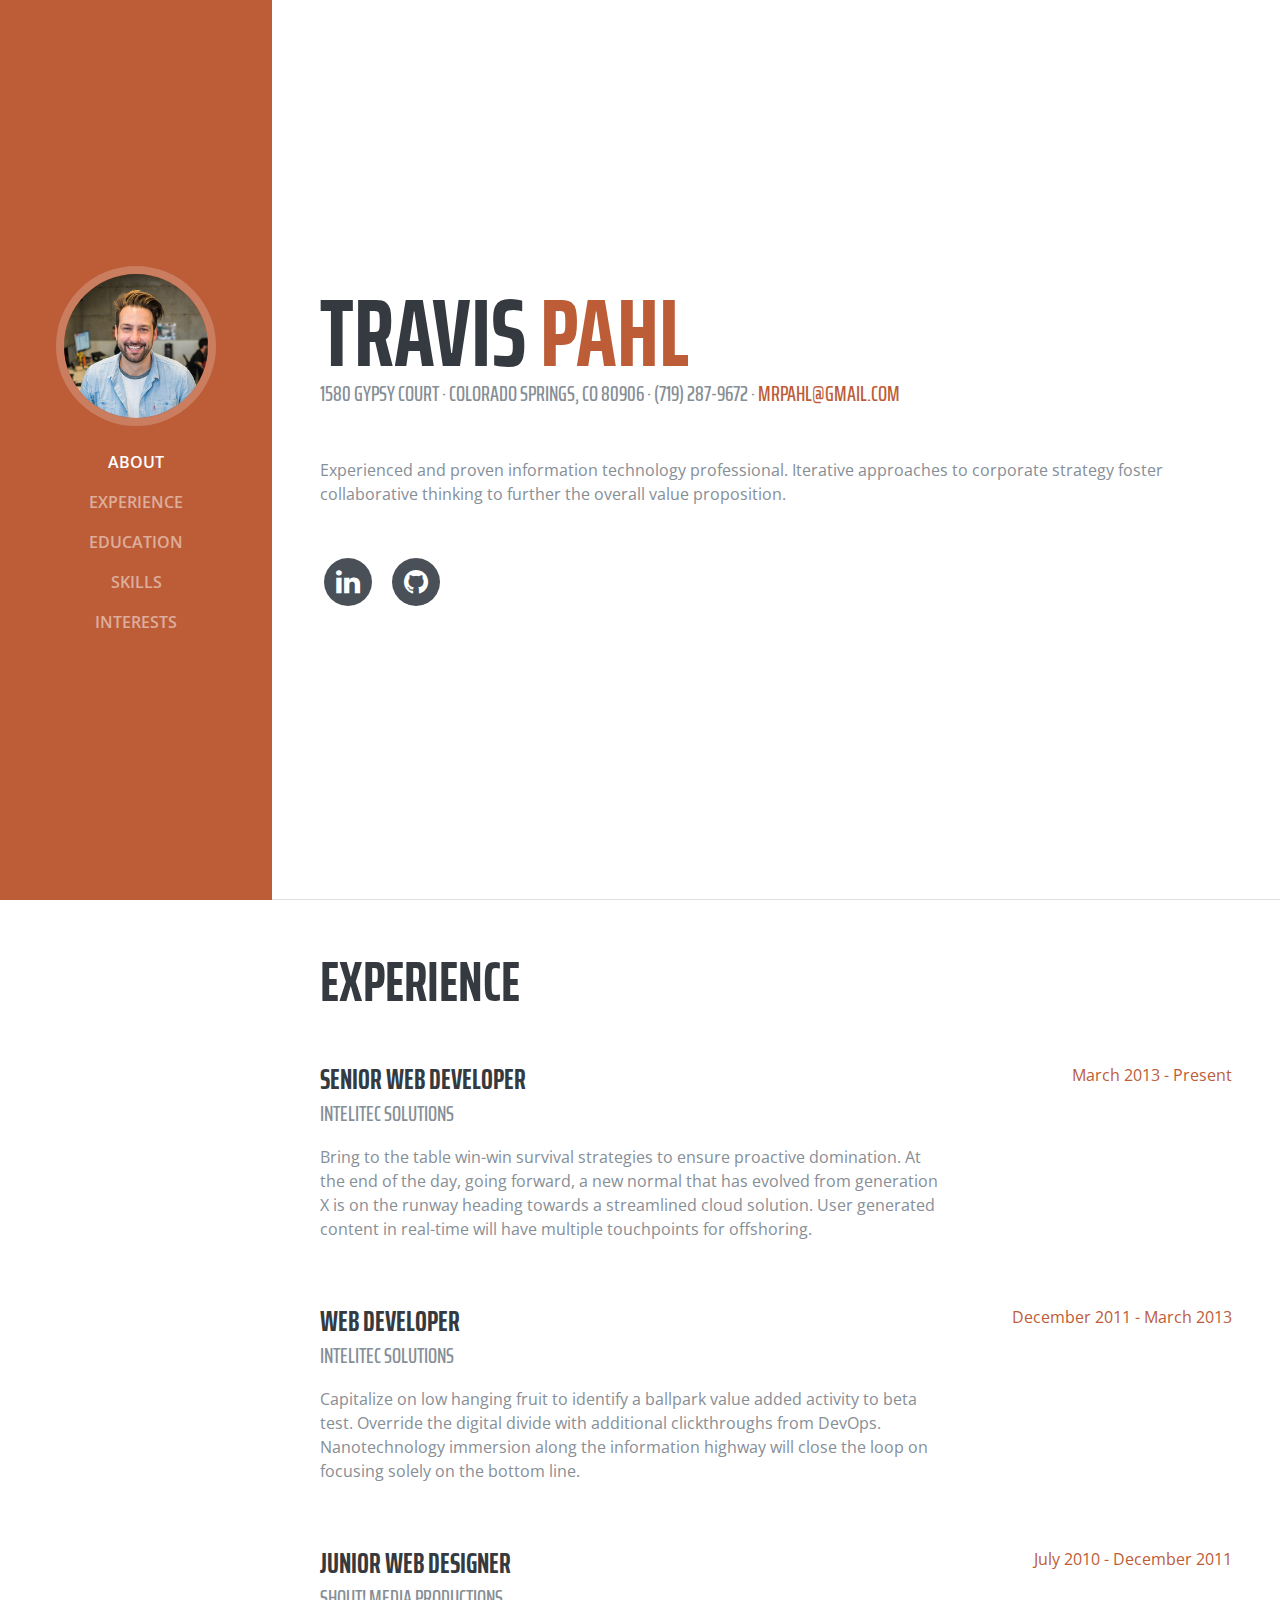
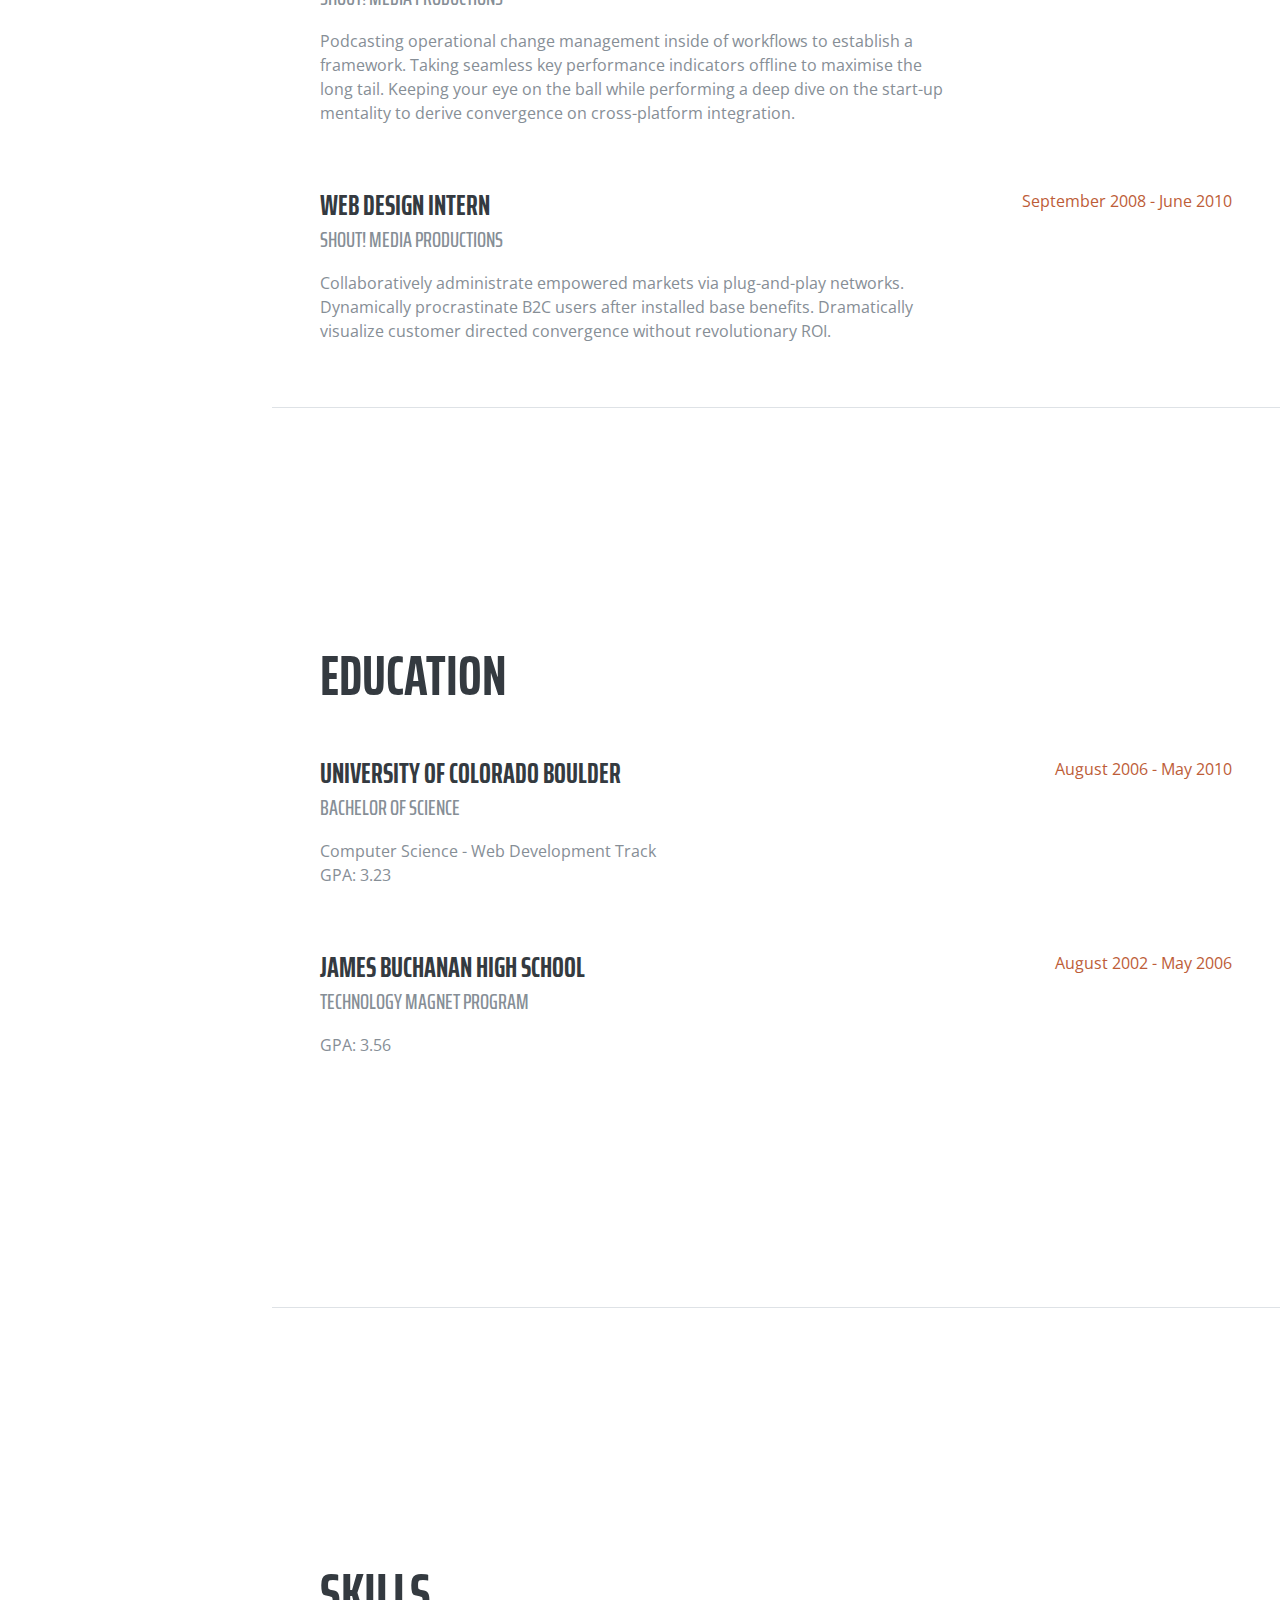
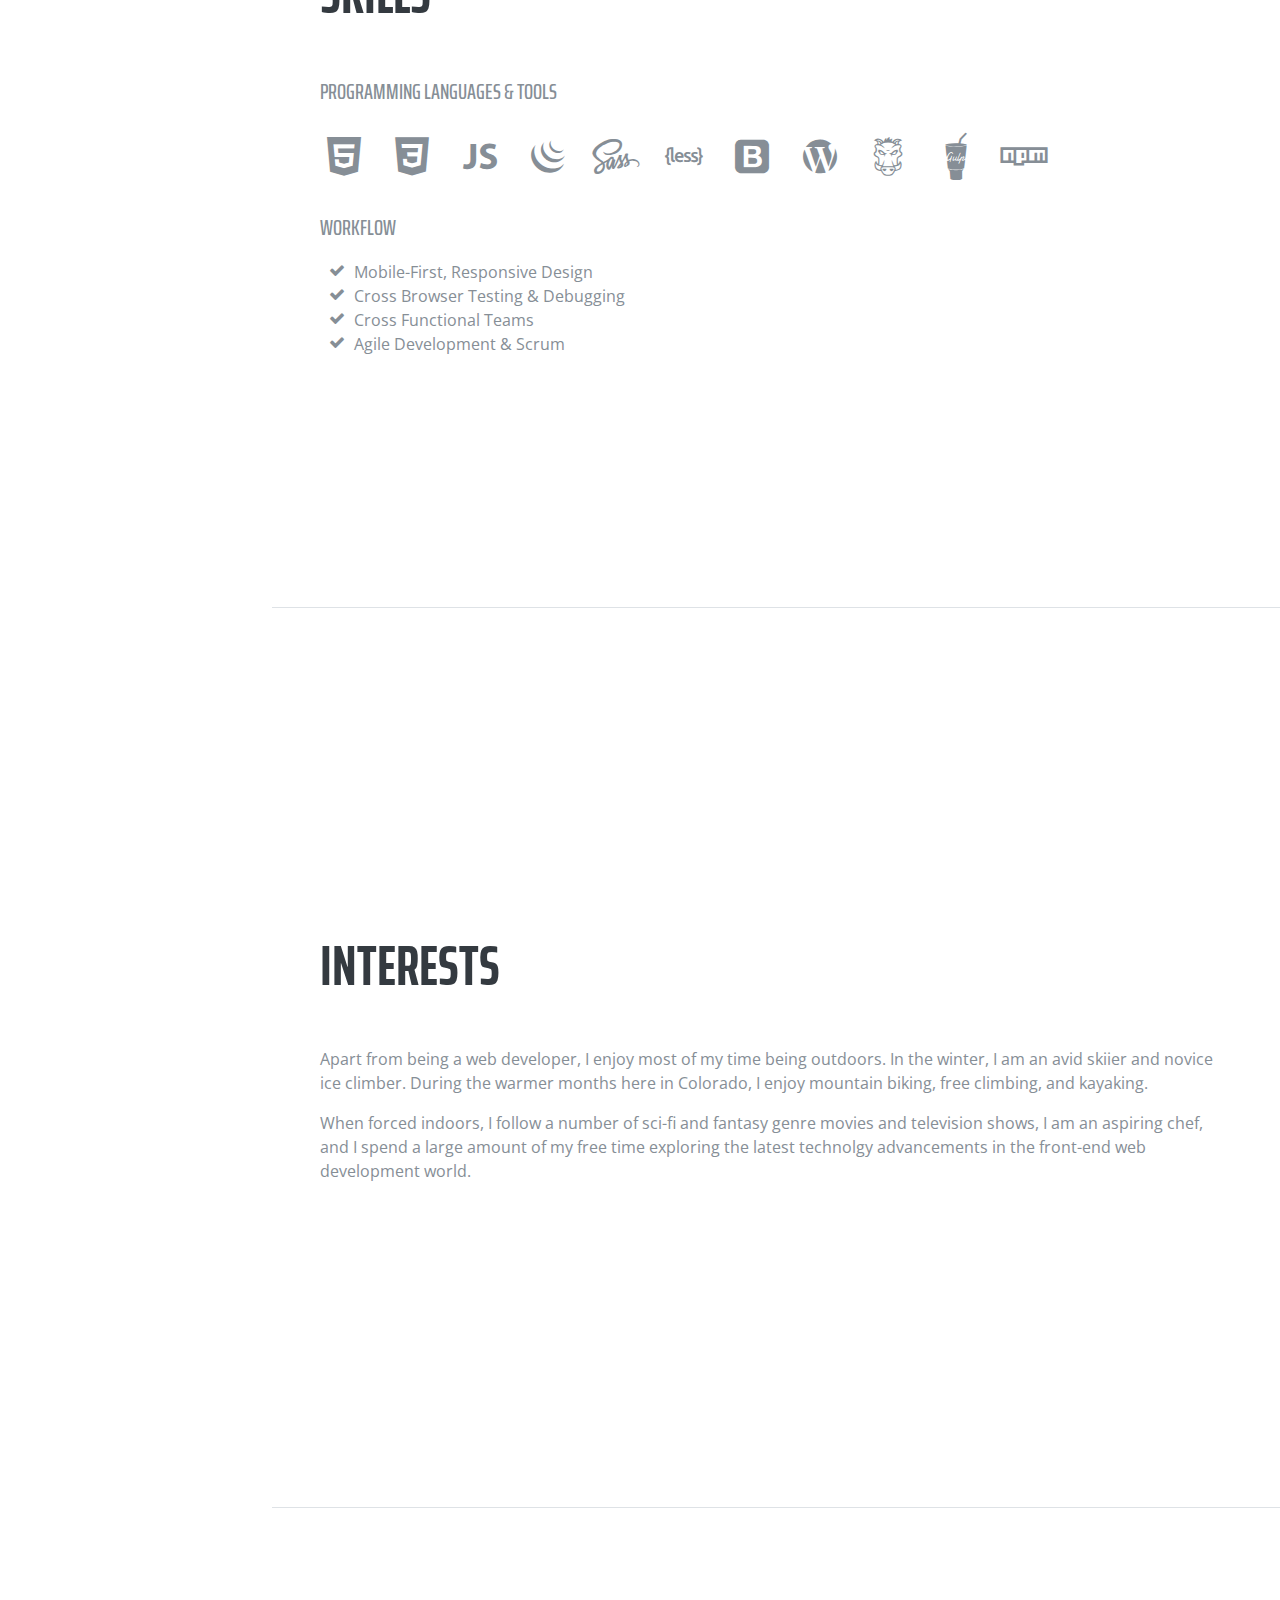
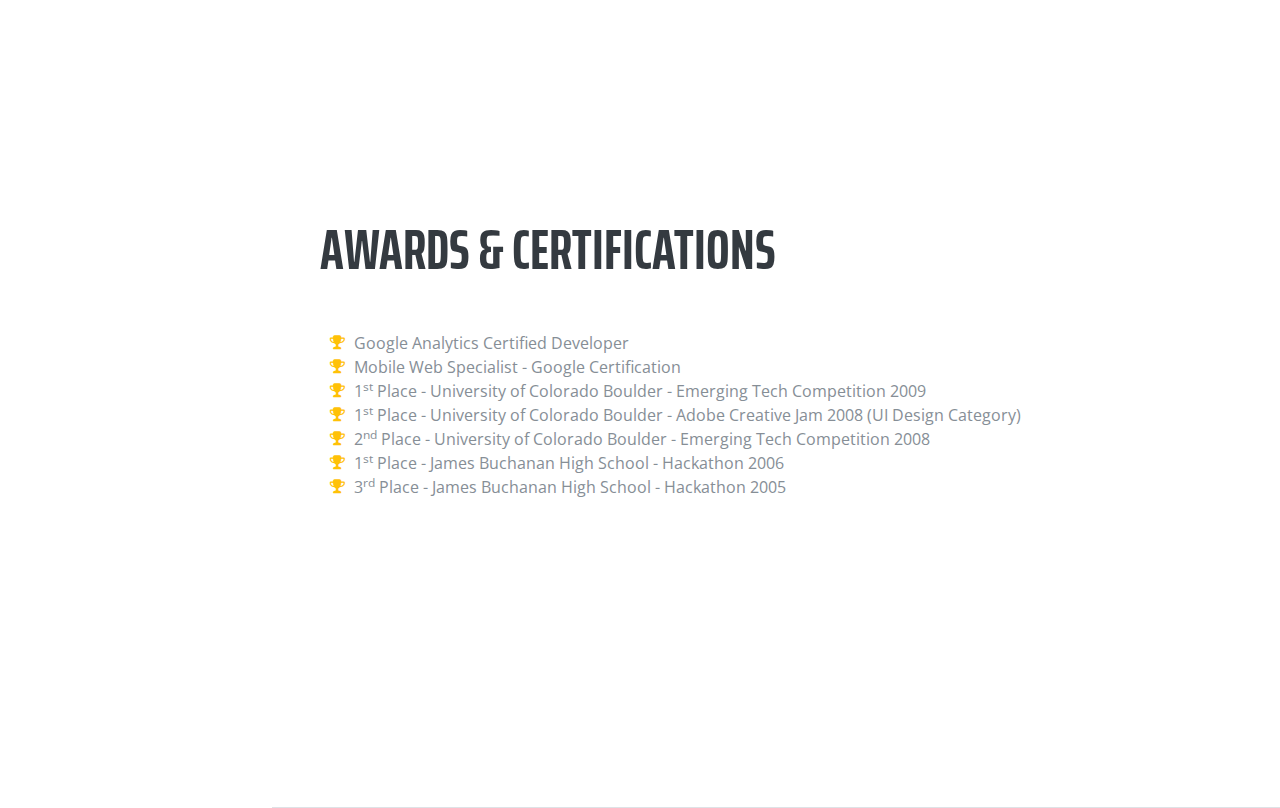
==== startbootstrap-resume-gh-pages/index.html @ b0f87625 "Initial commit" ====
<!DOCTYPE html>
<html lang="en">

  <head>

    <meta charset="utf-8">
    <meta name="viewport" content="width=device-width, initial-scale=1, shrink-to-fit=no">
    <meta name="description" content="">
    <meta name="author" content="">

    <title>Professional Resume</title>

    <!-- Bootstrap core CSS -->
    <link href="vendor/bootstrap/css/bootstrap.min.css" rel="stylesheet">

    <!-- Custom fonts for this template -->
    <link href="https://fonts.googleapis.com/css?family=Saira+Extra+Condensed:100,200,300,400,500,600,700,800,900" rel="stylesheet">
    <link href="https://fonts.googleapis.com/css?family=Open+Sans:300,300i,400,400i,600,600i,700,700i,800,800i" rel="stylesheet">
    <link href="vendor/font-awesome/css/font-awesome.min.css" rel="stylesheet">
    <link href="vendor/devicons/css/devicons.min.css" rel="stylesheet">
    <link href="vendor/simple-line-icons/css/simple-line-icons.css" rel="stylesheet">

    <!-- Custom styles for this template -->
    <link href="css/resume.min.css" rel="stylesheet">

  </head>

  <body id="page-top">

    <nav class="navbar navbar-expand-lg navbar-dark bg-primary fixed-top" id="sideNav">
      <a class="navbar-brand js-scroll-trigger" href="#page-top">
        <span class="d-block d-lg-none">Start Bootstrap</span>
        <span class="d-none d-lg-block">
          <img class="img-fluid img-profile rounded-circle mx-auto mb-2" src="img/profile.jpg" alt="">
        </span>
      </a>
      <button class="navbar-toggler" type="button" data-toggle="collapse" data-target="#navbarSupportedContent" aria-controls="navbarSupportedContent" aria-expanded="false" aria-label="Toggle navigation">
        <span class="navbar-toggler-icon"></span>
      </button>
      <div class="collapse navbar-collapse" id="navbarSupportedContent">
        <ul class="navbar-nav">
          <li class="nav-item">
            <a class="nav-link js-scroll-trigger" href="#about">About</a>
          </li>
          <li class="nav-item">
            <a class="nav-link js-scroll-trigger" href="#experience">Experience</a>
          </li>
          <li class="nav-item">
            <a class="nav-link js-scroll-trigger" href="#education">Education</a>
          </li>
          <li class="nav-item">
            <a class="nav-link js-scroll-trigger" href="#skills">Skills</a>
          </li>
          <li class="nav-item">
            <a class="nav-link js-scroll-trigger" href="#interests">Interests</a>
          </li>
          <!-- <li class="nav-item"> -->
            <!-- <a class="nav-link js-scroll-trigger" href="#awards">Awards</a> -->
          </li>
        </ul>
      </div>
    </nav>

    <div class="container-fluid p-0">

      <section class="resume-section p-3 p-lg-5 d-flex d-column" id="about">
        <div class="my-auto">
          <h1 class="mb-0">Travis
            <span class="text-primary">Pahl</span>
          </h1>
          <div class="subheading mb-5">1580 Gypsy Court · Colorado Springs, CO 80906 · (719) 287-9672 ·
            <a href="mailto:name@email.com">mrpahl@gmail.com</a>
          </div>
          <p class="mb-5">Experienced and proven information technology professional. Iterative approaches to corporate strategy foster collaborative thinking to further the overall value proposition.</p>
          <ul class="list-inline list-social-icons mb-0">
            <!-- <li class="list-inline-item"> -->
              <!-- <a href="#"> -->
                <!-- <span class="fa-stack fa-lg">
                  <i class="fa fa-circle fa-stack-2x"></i>
                  <i class="fa fa-facebook fa-stack-1x fa-inverse"></i> -->
                <!-- </span>
              </a>
            </li>
            <li class="list-inline-item">
              <a href="#"> -->
                <!-- <span class="fa-stack fa-lg">
                  <i class="fa fa-circle fa-stack-2x"></i>
                  <i class="fa fa-twitter fa-stack-1x fa-inverse"></i> -->
                <!-- </span>
              </a>
            </li> -->
            <li class="list-inline-item">
              <a href="www.linkedin.com/in/travis-pahl">
                <span class="fa-stack fa-lg">
                  <i class="fa fa-circle fa-stack-2x"></i>
                  <i class="fa fa-linkedin fa-stack-1x fa-inverse"></i>
                </span>
              </a>
            </li>
            <li class="list-inline-item">
              <a href="https://github.com/tpahl">
                <span class="fa-stack fa-lg">
                  <i class="fa fa-circle fa-stack-2x"></i>
                  <i class="fa fa-github fa-stack-1x fa-inverse"></i>
                </span>
              </a>
            </li>
          </ul>
        </div>
      </section>

      <section class="resume-section p-3 p-lg-5 d-flex flex-column" id="experience">
        <div class="my-auto">
          <h2 class="mb-5">Experience</h2>

          <div class="resume-item d-flex flex-column flex-md-row mb-5">
            <div class="resume-content mr-auto">
              <h3 class="mb-0">Senior Web Developer</h3>
              <div class="subheading mb-3">Intelitec Solutions</div>
              <p>Bring to the table win-win survival strategies to ensure proactive domination. At the end of the day, going forward, a new normal that has evolved from generation X is on the runway heading towards a streamlined cloud solution. User generated content in real-time will have multiple touchpoints for offshoring.</p>
            </div>
            <div class="resume-date text-md-right">
              <span class="text-primary">March 2013 - Present</span>
            </div>
          </div>

          <div class="resume-item d-flex flex-column flex-md-row mb-5">
            <div class="resume-content mr-auto">
              <h3 class="mb-0">Web Developer</h3>
              <div class="subheading mb-3">Intelitec Solutions</div>
              <p>Capitalize on low hanging fruit to identify a ballpark value added activity to beta test. Override the digital divide with additional clickthroughs from DevOps. Nanotechnology immersion along the information highway will close the loop on focusing solely on the bottom line.</p>
            </div>
            <div class="resume-date text-md-right">
              <span class="text-primary">December 2011 - March 2013</span>
            </div>
          </div>

          <div class="resume-item d-flex flex-column flex-md-row mb-5">
            <div class="resume-content mr-auto">
              <h3 class="mb-0">Junior Web Designer</h3>
              <div class="subheading mb-3">Shout! Media Productions</div>
              <p>Podcasting operational change management inside of workflows to establish a framework. Taking seamless key performance indicators offline to maximise the long tail. Keeping your eye on the ball while performing a deep dive on the start-up mentality to derive convergence on cross-platform integration.</p>
            </div>
            <div class="resume-date text-md-right">
              <span class="text-primary">July 2010 - December 2011</span>
            </div>
          </div>

          <div class="resume-item d-flex flex-column flex-md-row">
            <div class="resume-content mr-auto">
              <h3 class="mb-0">Web Design Intern</h3>
              <div class="subheading mb-3">Shout! Media Productions</div>
              <p>Collaboratively administrate empowered markets via plug-and-play networks. Dynamically procrastinate B2C users after installed base benefits. Dramatically visualize customer directed convergence without revolutionary ROI.</p>
            </div>
            <div class="resume-date text-md-right">
              <span class="text-primary">September 2008 - June 2010</span>
            </div>
          </div>

        </div>

      </section>

      <section class="resume-section p-3 p-lg-5 d-flex flex-column" id="education">
        <div class="my-auto">
          <h2 class="mb-5">Education</h2>

          <div class="resume-item d-flex flex-column flex-md-row mb-5">
            <div class="resume-content mr-auto">
              <h3 class="mb-0">University of Colorado Boulder</h3>
              <div class="subheading mb-3">Bachelor of Science</div>
              <div>Computer Science - Web Development Track</div>
              <p>GPA: 3.23</p>
            </div>
            <div class="resume-date text-md-right">
              <span class="text-primary">August 2006 - May 2010</span>
            </div>
          </div>

          <div class="resume-item d-flex flex-column flex-md-row">
            <div class="resume-content mr-auto">
              <h3 class="mb-0">James Buchanan High School</h3>
              <div class="subheading mb-3">Technology Magnet Program</div>
              <p>GPA: 3.56</p>
            </div>
            <div class="resume-date text-md-right">
              <span class="text-primary">August 2002 - May 2006</span>
            </div>
          </div>

        </div>
      </section>

      <section class="resume-section p-3 p-lg-5 d-flex flex-column" id="skills">
        <div class="my-auto">
          <h2 class="mb-5">Skills</h2>

          <div class="subheading mb-3">Programming Languages &amp; Tools</div>
          <ul class="list-inline list-icons">
            <li class="list-inline-item">
              <i class="devicons devicons-html5"></i>
            </li>
            <li class="list-inline-item">
              <i class="devicons devicons-css3"></i>
            </li>
            <li class="list-inline-item">
              <i class="devicons devicons-javascript"></i>
            </li>
            <li class="list-inline-item">
              <i class="devicons devicons-jquery"></i>
            </li>
            <li class="list-inline-item">
              <i class="devicons devicons-sass"></i>
            </li>
            <li class="list-inline-item">
              <i class="devicons devicons-less"></i>
            </li>
            <li class="list-inline-item">
              <i class="devicons devicons-bootstrap"></i>
            </li>
            <li class="list-inline-item">
              <i class="devicons devicons-wordpress"></i>
            </li>
            <li class="list-inline-item">
              <i class="devicons devicons-grunt"></i>
            </li>
            <li class="list-inline-item">
              <i class="devicons devicons-gulp"></i>
            </li>
            <li class="list-inline-item">
              <i class="devicons devicons-npm"></i>
            </li>
          </ul>

          <div class="subheading mb-3">Workflow</div>
          <ul class="fa-ul mb-0">
            <li>
              <i class="fa-li fa fa-check"></i>
              Mobile-First, Responsive Design</li>
            <li>
              <i class="fa-li fa fa-check"></i>
              Cross Browser Testing &amp; Debugging</li>
            <li>
              <i class="fa-li fa fa-check"></i>
              Cross Functional Teams</li>
            <li>
              <i class="fa-li fa fa-check"></i>
              Agile Development &amp; Scrum</li>
          </ul>
        </div>
      </section>

      <section class="resume-section p-3 p-lg-5 d-flex flex-column" id="interests">
        <div class="my-auto">
          <h2 class="mb-5">Interests</h2>
          <p>Apart from being a web developer, I enjoy most of my time being outdoors. In the winter, I am an avid skiier and novice ice climber. During the warmer months here in Colorado, I enjoy mountain biking, free climbing, and kayaking.</p>
          <p class="mb-0">When forced indoors, I follow a number of sci-fi and fantasy genre movies and television shows, I am an aspiring chef, and I spend a large amount of my free time exploring the latest technolgy advancements in the front-end web development world.</p>
        </div>
      </section>

      <section class="resume-section p-3 p-lg-5 d-flex flex-column" id="awards">
        <div class="my-auto">
          <h2 class="mb-5">Awards &amp; Certifications</h2>
          <ul class="fa-ul mb-0">
            <li>
              <i class="fa-li fa fa-trophy text-warning"></i>
              Google Analytics Certified Developer</li>
            <li>
              <i class="fa-li fa fa-trophy text-warning"></i>
              Mobile Web Specialist - Google Certification</li>
            <li>
              <i class="fa-li fa fa-trophy text-warning"></i>
              1<sup>st</sup>
              Place - University of Colorado Boulder - Emerging Tech Competition 2009</li>
            <li>
              <i class="fa-li fa fa-trophy text-warning"></i>
              1<sup>st</sup>
              Place - University of Colorado Boulder - Adobe Creative Jam 2008 (UI Design Category)</li>
            <li>
              <i class="fa-li fa fa-trophy text-warning"></i>
              2<sup>nd</sup>
              Place - University of Colorado Boulder - Emerging Tech Competition 2008</li>
            <li>
            <li>
              <i class="fa-li fa fa-trophy text-warning"></i>
              1<sup>st</sup>
              Place - James Buchanan High School - Hackathon 2006</li>
            <li>
              <i class="fa-li fa fa-trophy text-warning"></i>
              3<sup>rd</sup>
              Place - James Buchanan High School - Hackathon 2005</li>
          </ul>
        </div>
      </section>

    </div>

    <!-- Bootstrap core JavaScript -->
    <script src="vendor/jquery/jquery.min.js"></script>
    <script src="vendor/bootstrap/js/bootstrap.bundle.min.js"></script>

    <!-- Plugin JavaScript -->
    <script src="vendor/jquery-easing/jquery.easing.min.js"></script>

    <!-- Custom scripts for this template -->
    <script src="js/resume.min.js"></script>

  </body>

</html>
---- startbootstrap-resume-gh-pages/vendor/devicons/css/devicons.min.css ----
/*!
 *  Devicons 1.8.0 made by Theodore Vorillas / http://vorillaz.com 
 */
@font-face{font-family:devicons;src:url(../fonts/devicons.eot?xqxft6);src:url(../fonts/devicons.eot?#iefixxqxft6) format("embedded-opentype"),url(../fonts/devicons.woff?xqxft6) format("woff"),url(../fonts/devicons.ttf?xqxft6) format("truetype"),url(../fonts/devicons.svg?xqxft6#devicons) format("svg");font-weight:400;font-style:normal}.devicons{font-family:devicons;speak:none;font-style:normal;font-weight:400;font-variant:normal;text-transform:none;line-height:1;-webkit-font-smoothing:antialiased;-moz-osx-font-smoothing:grayscale}.devicons-git:before{content:"\e602"}.devicons-git_compare:before{content:"\e628"}.devicons-git_branch:before{content:"\e625"}.devicons-git_commit:before{content:"\e629"}.devicons-git_pull_request:before{content:"\e626"}.devicons-git_merge:before{content:"\e627"}.devicons-bitbucket:before{content:"\e603"}.devicons-github_alt:before{content:"\e608"}.devicons-github_badge:before{content:"\e609"}.devicons-github:before{content:"\e60a"}.devicons-github_full:before{content:"\e617"}.devicons-java:before{content:"\e638"}.devicons-ruby:before{content:"\e639"}.devicons-scala:before{content:"\e637"}.devicons-python:before{content:"\e63c"}.devicons-go:before{content:"\e624"}.devicons-ruby_on_rails:before{content:"\e63b"}.devicons-django:before{content:"\e61d"}.devicons-markdown:before{content:"\e63e"}.devicons-php:before{content:"\e63d"}.devicons-mysql:before{content:"\e604"}.devicons-streamline:before{content:"\e605"}.devicons-database:before{content:"\e606"}.devicons-laravel:before{content:"\e63f"}.devicons-javascript:before{content:"\e64e"}.devicons-angular:before{content:"\e653"}.devicons-backbone:before{content:"\e652"}.devicons-coffeescript:before{content:"\e651"}.devicons-jquery:before{content:"\e650"}.devicons-modernizr:before{content:"\e620"}.devicons-jquery_ui:before{content:"\e654"}.devicons-ember:before{content:"\e61b"}.devicons-dojo:before{content:"\e61c"}.devicons-nodejs:before{content:"\e619"}.devicons-nodejs_small:before{content:"\e618"}.devicons-javascript_shield:before{content:"\e64f"}.devicons-bootstrap:before{content:"\e647"}.devicons-sass:before{content:"\e64b"}.devicons-css3_full:before{content:"\e64a"}.devicons-css3:before{content:"\e649"}.devicons-html5:before{content:"\e636"}.devicons-html5_multimedia:before{content:"\e632"}.devicons-html5_device_access:before{content:"\e633"}.devicons-html5_3d_effects:before{content:"\e635"}.devicons-html5_connectivity:before{content:"\e634"}.devicons-ghost_small:before{content:"\e614"}.devicons-ghost:before{content:"\e61f"}.devicons-magento:before{content:"\e640"}.devicons-joomla:before{content:"\e641"}.devicons-jekyll_small:before{content:"\e60d"}.devicons-drupal:before{content:"\e642"}.devicons-wordpress:before{content:"\e60b"}.devicons-grunt:before{content:"\e64c"}.devicons-bower:before{content:"\e64d"}.devicons-npm:before{content:"\e61e"}.devicons-yahoo_small:before{content:"\e62b"}.devicons-yahoo:before{content:"\e615"}.devicons-bing_small:before{content:"\e600"}.devicons-windows:before{content:"\e60f"}.devicons-linux:before{content:"\e612"}.devicons-ubuntu:before{content:"\e63a"}.devicons-android:before{content:"\e60e"}.devicons-apple:before{content:"\e611"}.devicons-appstore:before{content:"\e613"}.devicons-phonegap:before{content:"\e630"}.devicons-blackberry:before{content:"\e623"}.devicons-stackoverflow:before{content:"\e610"}.devicons-techcrunch:before{content:"\e62c"}.devicons-codrops:before{content:"\e62f"}.devicons-css_tricks:before{content:"\e601"}.devicons-smashing_magazine:before{content:"\e62d"}.devicons-netmagazine:before{content:"\e62e"}.devicons-codepen:before{content:"\e616"}.devicons-cssdeck:before{content:"\e62a"}.devicons-hackernews:before{content:"\e61a"}.devicons-dropbox:before{content:"\e607"}.devicons-google_drive:before{content:"\e631"}.devicons-visualstudio:before{content:"\e60c"}.devicons-unity_small:before{content:"\e621"}.devicons-raspberry_pi:before{content:"\e622"}.devicons-chrome:before{content:"\e643"}.devicons-ie:before{content:"\e644"}.devicons-firefox:before{content:"\e645"}.devicons-opera:before{content:"\e646"}.devicons-safari:before{content:"\e648"}.devicons-swift:before{content:"\e655"}.devicons-symfony:before{content:"\e656"}.devicons-symfony_badge:before{content:"\e657"}.devicons-less:before{content:"\e658"}.devicons-stylus:before{content:"\e659"}.devicons-trello:before{content:"\e65a"}.devicons-atlassian:before{content:"\e65b"}.devicons-jira:before{content:"\e65c"}.devicons-envato:before{content:"\e65d"}.devicons-snap_svg:before{content:"\e65e"}.devicons-raphael:before{content:"\e65f"}.devicons-google_analytics:before{content:"\e660"}.devicons-compass:before{content:"\e661"}.devicons-onedrive:before{content:"\e662"}.devicons-gulp:before{content:"\e663"}.devicons-atom:before{content:"\e664"}.devicons-cisco:before{content:"\e665"}.devicons-nancy:before{content:"\e666"}.devicons-clojure:before{content:"\e668"}.devicons-clojure_alt:before{content:"\e66a"}.devicons-perl:before{content:"\e669"}.devicons-celluloid:before{content:"\e66b"}.devicons-w3c:before{content:"\e66c"}.devicons-redis:before{content:"\e66d"}.devicons-postgresql:before{content:"\e66e"}.devicons-webplatform:before{content:"\e66f"}.devicons-jenkins:before{content:"\e667"}.devicons-requirejs:before{content:"\e670"}.devicons-opensource:before{content:"\e671"}.devicons-typo3:before{content:"\e672"}.devicons-uikit:before{content:"\e673"}.devicons-doctrine:before{content:"\e674"}.devicons-groovy:before{content:"\e675"}.devicons-nginx:before{content:"\e676"}.devicons-haskell:before{content:"\e677"}.devicons-zend:before{content:"\e678"}.devicons-gnu:before{content:"\e679"}.devicons-yeoman:before{content:"\e67a"}.devicons-heroku:before{content:"\e67b"}.devicons-debian:before{content:"\e67d"}.devicons-travis:before{content:"\e67e"}.devicons-dotnet:before{content:"\e67f"}.devicons-codeigniter:before{content:"\e680"}.devicons-javascript_badge:before{content:"\e681"}.devicons-yii:before{content:"\e682"}.devicons-msql_server:before{content:"\e67c"}.devicons-composer:before{content:"\e683"}.devicons-krakenjs_badge:before{content:"\e684"}.devicons-krakenjs:before{content:"\e685"}.devicons-mozilla:before{content:"\e686"}.devicons-firebase:before{content:"\e687"}.devicons-sizzlejs:before{content:"\e688"}.devicons-creativecommons:before{content:"\e689"}.devicons-creativecommons_badge:before{content:"\e68a"}.devicons-mitlicence:before{content:"\e68b"}.devicons-senchatouch:before{content:"\e68c"}.devicons-bugsense:before{content:"\e68d"}.devicons-extjs:before{content:"\e68e"}.devicons-mootools_badge:before{content:"\e68f"}.devicons-mootools:before{content:"\e690"}.devicons-ruby_rough:before{content:"\e691"}.devicons-komodo:before{content:"\e692"}.devicons-coda:before{content:"\e693"}.devicons-bintray:before{content:"\e694"}.devicons-terminal:before{content:"\e695"}.devicons-code:before{content:"\e696"}.devicons-responsive:before{content:"\e697"}.devicons-dart:before{content:"\e698"}.devicons-aptana:before{content:"\e699"}.devicons-mailchimp:before{content:"\e69a"}.devicons-netbeans:before{content:"\e69b"}.devicons-dreamweaver:before{content:"\e69c"}.devicons-brackets:before{content:"\e69d"}.devicons-eclipse:before{content:"\e69e"}.devicons-cloud9:before{content:"\e69f"}.devicons-scrum:before{content:"\e6a0"}.devicons-prolog:before{content:"\e6a1"}.devicons-terminal_badge:before{content:"\e6a2"}.devicons-code_badge:before{content:"\e6a3"}.devicons-mongodb:before{content:"\e6a4"}.devicons-meteor:before{content:"\e6a5"}.devicons-meteorfull:before{content:"\e6a6"}.devicons-fsharp:before{content:"\e6a7"}.devicons-rust:before{content:"\e6a8"}.devicons-ionic:before{content:"\e6a9"}.devicons-sublime:before{content:"\e6aa"}.devicons-appcelerator:before{content:"\e6ab"}.devicons-asterisk:before{content:"\e6ac"}.devicons-aws:before{content:"\e6ad"}.devicons-digital-ocean:before{content:"\e6ae"}.devicons-dlang:before{content:"\e6af"}.devicons-docker:before{content:"\e6b0"}.devicons-erlang:before{content:"\e6b1"}.devicons-google-cloud-platform:before{content:"\e6b2"}.devicons-grails:before{content:"\e6b3"}.devicons-illustrator:before{content:"\e6b4"}.devicons-intellij:before{content:"\e6b5"}.devicons-materializecss:before{content:"\e6b6"}.devicons-openshift:before{content:"\e6b7"}.devicons-photoshop:before{content:"\e6b8"}.devicons-rackspace:before{content:"\e6b9"}.devicons-react:before{content:"\e6ba"}.devicons-redhat:before{content:"\e6bb"}.devicons-scriptcs:before{content:"\e6bc"}.devicons-sqllite:before{content:"\e6c4"}.devicons-vim:before{content:"\e6c5"}
---- startbootstrap-resume-gh-pages/vendor/simple-line-icons/css/simple-line-icons.css ----
@font-face {
  font-family: 'simple-line-icons';
  src: url('../fonts/Simple-Line-Icons.eot?v=2.4.0');
  src: url('../fonts/Simple-Line-Icons.eot?v=2.4.0#iefix') format('embedded-opentype'), url('../fonts/Simple-Line-Icons.woff2?v=2.4.0') format('woff2'), url('../fonts/Simple-Line-Icons.ttf?v=2.4.0') format('truetype'), url('../fonts/Simple-Line-Icons.woff?v=2.4.0') format('woff'), url('../fonts/Simple-Line-Icons.svg?v=2.4.0#simple-line-icons') format('svg');
  font-weight: normal;
  font-style: normal;
}
/*
 Use the following CSS code if you want to have a class per icon.
 Instead of a list of all class selectors, you can use the generic [class*="icon-"] selector, but it's slower:
*/
.icon-user,
.icon-people,
.icon-user-female,
.icon-user-follow,
.icon-user-following,
.icon-user-unfollow,
.icon-login,
.icon-logout,
.icon-emotsmile,
.icon-phone,
.icon-call-end,
.icon-call-in,
.icon-call-out,
.icon-map,
.icon-location-pin,
.icon-direction,
.icon-directions,
.icon-compass,
.icon-layers,
.icon-menu,
.icon-list,
.icon-options-vertical,
.icon-options,
.icon-arrow-down,
.icon-arrow-left,
.icon-arrow-right,
.icon-arrow-up,
.icon-arrow-up-circle,
.icon-arrow-left-circle,
.icon-arrow-right-circle,
.icon-arrow-down-circle,
.icon-check,
.icon-clock,
.icon-plus,
.icon-minus,
.icon-close,
.icon-event,
.icon-exclamation,
.icon-organization,
.icon-trophy,
.icon-screen-smartphone,
.icon-screen-desktop,
.icon-plane,
.icon-notebook,
.icon-mustache,
.icon-mouse,
.icon-magnet,
.icon-energy,
.icon-disc,
.icon-cursor,
.icon-cursor-move,
.icon-crop,
.icon-chemistry,
.icon-speedometer,
.icon-shield,
.icon-screen-tablet,
.icon-magic-wand,
.icon-hourglass,
.icon-graduation,
.icon-ghost,
.icon-game-controller,
.icon-fire,
.icon-eyeglass,
.icon-envelope-open,
.icon-envelope-letter,
.icon-bell,
.icon-badge,
.icon-anchor,
.icon-wallet,
.icon-vector,
.icon-speech,
.icon-puzzle,
.icon-printer,
.icon-present,
.icon-playlist,
.icon-pin,
.icon-picture,
.icon-handbag,
.icon-globe-alt,
.icon-globe,
.icon-folder-alt,
.icon-folder,
.icon-film,
.icon-feed,
.icon-drop,
.icon-drawer,
.icon-docs,
.icon-doc,
.icon-diamond,
.icon-cup,
.icon-calculator,
.icon-bubbles,
.icon-briefcase,
.icon-book-open,
.icon-basket-loaded,
.icon-basket,
.icon-bag,
.icon-action-undo,
.icon-action-redo,
.icon-wrench,
.icon-umbrella,
.icon-trash,
.icon-tag,
.icon-support,
.icon-frame,
.icon-size-fullscreen,
.icon-size-actual,
.icon-shuffle,
.icon-share-alt,
.icon-share,
.icon-rocket,
.icon-question,
.icon-pie-chart,
.icon-pencil,
.icon-note,
.icon-loop,
.icon-home,
.icon-grid,
.icon-graph,
.icon-microphone,
.icon-music-tone-alt,
.icon-music-tone,
.icon-earphones-alt,
.icon-earphones,
.icon-equalizer,
.icon-like,
.icon-dislike,
.icon-control-start,
.icon-control-rewind,
.icon-control-play,
.icon-control-pause,
.icon-control-forward,
.icon-control-end,
.icon-volume-1,
.icon-volume-2,
.icon-volume-off,
.icon-calendar,
.icon-bulb,
.icon-chart,
.icon-ban,
.icon-bubble,
.icon-camrecorder,
.icon-camera,
.icon-cloud-download,
.icon-cloud-upload,
.icon-envelope,
.icon-eye,
.icon-flag,
.icon-heart,
.icon-info,
.icon-key,
.icon-link,
.icon-lock,
.icon-lock-open,
.icon-magnifier,
.icon-magnifier-add,
.icon-magnifier-remove,
.icon-paper-clip,
.icon-paper-plane,
.icon-power,
.icon-refresh,
.icon-reload,
.icon-settings,
.icon-star,
.icon-symbol-female,
.icon-symbol-male,
.icon-target,
.icon-credit-card,
.icon-paypal,
.icon-social-tumblr,
.icon-social-twitter,
.icon-social-facebook,
.icon-social-instagram,
.icon-social-linkedin,
.icon-social-pinterest,
.icon-social-github,
.icon-social-google,
.icon-social-reddit,
.icon-social-skype,
.icon-social-dribbble,
.icon-social-behance,
.icon-social-foursqare,
.icon-social-soundcloud,
.icon-social-spotify,
.icon-social-stumbleupon,
.icon-social-youtube,
.icon-social-dropbox,
.icon-social-vkontakte,
.icon-social-steam {
  font-family: 'simple-line-icons';
  speak: none;
  font-style: normal;
  font-weight: normal;
  font-variant: normal;
  text-transform: none;
  line-height: 1;
  /* Better Font Rendering =========== */
  -webkit-font-smoothing: antialiased;
  -moz-osx-font-smoothing: grayscale;
}
.icon-user:before {
  content: "\e005";
}
.icon-people:before {
  content: "\e001";
}
.icon-user-female:before {
  content: "\e000";
}
.icon-user-follow:before {
  content: "\e002";
}
.icon-user-following:before {
  content: "\e003";
}
.icon-user-unfollow:before {
  content: "\e004";
}
.icon-login:before {
  content: "\e066";
}
.icon-logout:before {
  content: "\e065";
}
.icon-emotsmile:before {
  content: "\e021";
}
.icon-phone:before {
  content: "\e600";
}
.icon-call-end:before {
  content: "\e048";
}
.icon-call-in:before {
  content: "\e047";
}
.icon-call-out:before {
  content: "\e046";
}
.icon-map:before {
  content: "\e033";
}
.icon-location-pin:before {
  content: "\e096";
}
.icon-direction:before {
  content: "\e042";
}
.icon-directions:before {
  content: "\e041";
}
.icon-compass:before {
  content: "\e045";
}
.icon-layers:before {
  content: "\e034";
}
.icon-menu:before {
  content: "\e601";
}
.icon-list:before {
  content: "\e067";
}
.icon-options-vertical:before {
  content: "\e602";
}
.icon-options:before {
  content: "\e603";
}
.icon-arrow-down:before {
  content: "\e604";
}
.icon-arrow-left:before {
  content: "\e605";
}
.icon-arrow-right:before {
  content: "\e606";
}
.icon-arrow-up:before {
  content: "\e607";
}
.icon-arrow-up-circle:before {
  content: "\e078";
}
.icon-arrow-left-circle:before {
  content: "\e07a";
}
.icon-arrow-right-circle:before {
  content: "\e079";
}
.icon-arrow-down-circle:before {
  content: "\e07b";
}
.icon-check:before {
  content: "\e080";
}
.icon-clock:before {
  content: "\e081";
}
.icon-plus:before {
  content: "\e095";
}
.icon-minus:before {
  content: "\e615";
}
.icon-close:before {
  content: "\e082";
}
.icon-event:before {
  content: "\e619";
}
.icon-exclamation:before {
  content: "\e617";
}
.icon-organization:before {
  content: "\e616";
}
.icon-trophy:before {
  content: "\e006";
}
.icon-screen-smartphone:before {
  content: "\e010";
}
.icon-screen-desktop:before {
  content: "\e011";
}
.icon-plane:before {
  content: "\e012";
}
.icon-notebook:before {
  content: "\e013";
}
.icon-mustache:before {
  content: "\e014";
}
.icon-mouse:before {
  content: "\e015";
}
.icon-magnet:before {
  content: "\e016";
}
.icon-energy:before {
  content: "\e020";
}
.icon-disc:before {
  content: "\e022";
}
.icon-cursor:before {
  content: "\e06e";
}
.icon-cursor-move:before {
  content: "\e023";
}
.icon-crop:before {
  content: "\e024";
}
.icon-chemistry:before {
  content: "\e026";
}
.icon-speedometer:before {
  content: "\e007";
}
.icon-shield:before {
  content: "\e00e";
}
.icon-screen-tablet:before {
  content: "\e00f";
}
.icon-magic-wand:before {
  content: "\e017";
}
.icon-hourglass:before {
  content: "\e018";
}
.icon-graduation:before {
  content: "\e019";
}
.icon-ghost:before {
  content: "\e01a";
}
.icon-game-controller:before {
  content: "\e01b";
}
.icon-fire:before {
  content: "\e01c";
}
.icon-eyeglass:before {
  content: "\e01d";
}
.icon-envelope-open:before {
  content: "\e01e";
}
.icon-envelope-letter:before {
  content: "\e01f";
}
.icon-bell:before {
  content: "\e027";
}
.icon-badge:before {
  content: "\e028";
}
.icon-anchor:before {
  content: "\e029";
}
.icon-wallet:before {
  content: "\e02a";
}
.icon-vector:before {
  content: "\e02b";
}
.icon-speech:before {
  content: "\e02c";
}
.icon-puzzle:before {
  content: "\e02d";
}
.icon-printer:before {
  content: "\e02e";
}
.icon-present:before {
  content: "\e02f";
}
.icon-playlist:before {
  content: "\e030";
}
.icon-pin:before {
  content: "\e031";
}
.icon-picture:before {
  content: "\e032";
}
.icon-handbag:before {
  content: "\e035";
}
.icon-globe-alt:before {
  content: "\e036";
}
.icon-globe:before {
  content: "\e037";
}
.icon-folder-alt:before {
  content: "\e039";
}
.icon-folder:before {
  content: "\e089";
}
.icon-film:before {
  content: "\e03a";
}
.icon-feed:before {
  content: "\e03b";
}
.icon-drop:before {
  content: "\e03e";
}
.icon-drawer:before {
  content: "\e03f";
}
.icon-docs:before {
  content: "\e040";
}
.icon-doc:before {
  content: "\e085";
}
.icon-diamond:before {
  content: "\e043";
}
.icon-cup:before {
  content: "\e044";
}
.icon-calculator:before {
  content: "\e049";
}
.icon-bubbles:before {
  content: "\e04a";
}
.icon-briefcase:before {
  content: "\e04b";
}
.icon-book-open:before {
  content: "\e04c";
}
.icon-basket-loaded:before {
  content: "\e04d";
}
.icon-basket:before {
  content: "\e04e";
}
.icon-bag:before {
  content: "\e04f";
}
.icon-action-undo:before {
  content: "\e050";
}
.icon-action-redo:before {
  content: "\e051";
}
.icon-wrench:before {
  content: "\e052";
}
.icon-umbrella:before {
  content: "\e053";
}
.icon-trash:before {
  content: "\e054";
}
.icon-tag:before {
  content: "\e055";
}
.icon-support:before {
  content: "\e056";
}
.icon-frame:before {
  content: "\e038";
}
.icon-size-fullscreen:before {
  content: "\e057";
}
.icon-size-actual:before {
  content: "\e058";
}
.icon-shuffle:before {
  content: "\e059";
}
.icon-share-alt:before {
  content: "\e05a";
}
.icon-share:before {
  content: "\e05b";
}
.icon-rocket:before {
  content: "\e05c";
}
.icon-question:before {
  content: "\e05d";
}
.icon-pie-chart:before {
  content: "\e05e";
}
.icon-pencil:before {
  content: "\e05f";
}
.icon-note:before {
  content: "\e060";
}
.icon-loop:before {
  content: "\e064";
}
.icon-home:before {
  content: "\e069";
}
.icon-grid:before {
  content: "\e06a";
}
.icon-graph:before {
  content: "\e06b";
}
.icon-microphone:before {
  content: "\e063";
}
.icon-music-tone-alt:before {
  content: "\e061";
}
.icon-music-tone:before {
  content: "\e062";
}
.icon-earphones-alt:before {
  content: "\e03c";
}
.icon-earphones:before {
  content: "\e03d";
}
.icon-equalizer:before {
  content: "\e06c";
}
.icon-like:before {
  content: "\e068";
}
.icon-dislike:before {
  content: "\e06d";
}
.icon-control-start:before {
  content: "\e06f";
}
.icon-control-rewind:before {
  content: "\e070";
}
.icon-control-play:before {
  content: "\e071";
}
.icon-control-pause:before {
  content: "\e072";
}
.icon-control-forward:before {
  content: "\e073";
}
.icon-control-end:before {
  content: "\e074";
}
.icon-volume-1:before {
  content: "\e09f";
}
.icon-volume-2:before {
  content: "\e0a0";
}
.icon-volume-off:before {
  content: "\e0a1";
}
.icon-calendar:before {
  content: "\e075";
}
.icon-bulb:before {
  content: "\e076";
}
.icon-chart:before {
  content: "\e077";
}
.icon-ban:before {
  content: "\e07c";
}
.icon-bubble:before {
  content: "\e07d";
}
.icon-camrecorder:before {
  content: "\e07e";
}
.icon-camera:before {
  content: "\e07f";
}
.icon-cloud-download:before {
  content: "\e083";
}
.icon-cloud-upload:before {
  content: "\e084";
}
.icon-envelope:before {
  content: "\e086";
}
.icon-eye:before {
  content: "\e087";
}
.icon-flag:before {
  content: "\e088";
}
.icon-heart:before {
  content: "\e08a";
}
.icon-info:before {
  content: "\e08b";
}
.icon-key:before {
  content: "\e08c";
}
.icon-link:before {
  content: "\e08d";
}
.icon-lock:before {
  content: "\e08e";
}
.icon-lock-open:before {
  content: "\e08f";
}
.icon-magnifier:before {
  content: "\e090";
}
.icon-magnifier-add:before {
  content: "\e091";
}
.icon-magnifier-remove:before {
  content: "\e092";
}
.icon-paper-clip:before {
  content: "\e093";
}
.icon-paper-plane:before {
  content: "\e094";
}
.icon-power:before {
  content: "\e097";
}
.icon-refresh:before {
  content: "\e098";
}
.icon-reload:before {
  content: "\e099";
}
.icon-settings:before {
  content: "\e09a";
}
.icon-star:before {
  content: "\e09b";
}
.icon-symbol-female:before {
  content: "\e09c";
}
.icon-symbol-male:before {
  content: "\e09d";
}
.icon-target:before {
  content: "\e09e";
}
.icon-credit-card:before {
  content: "\e025";
}
.icon-paypal:before {
  content: "\e608";
}
.icon-social-tumblr:before {
  content: "\e00a";
}
.icon-social-twitter:before {
  content: "\e009";
}
.icon-social-facebook:before {
  content: "\e00b";
}
.icon-social-instagram:before {
  content: "\e609";
}
.icon-social-linkedin:before {
  content: "\e60a";
}
.icon-social-pinterest:before {
  content: "\e60b";
}
.icon-social-github:before {
  content: "\e60c";
}
.icon-social-google:before {
  content: "\e60d";
}
.icon-social-reddit:before {
  content: "\e60e";
}
.icon-social-skype:before {
  content: "\e60f";
}
.icon-social-dribbble:before {
  content: "\e00d";
}
.icon-social-behance:before {
  content: "\e610";
}
.icon-social-foursqare:before {
  content: "\e611";
}
.icon-social-soundcloud:before {
  content: "\e612";
}
.icon-social-spotify:before {
  content: "\e613";
}
.icon-social-stumbleupon:before {
  content: "\e614";
}
.icon-social-youtube:before {
  content: "\e008";
}
.icon-social-dropbox:before {
  content: "\e00c";
}
.icon-social-vkontakte:before {
  content: "\e618";
}
.icon-social-steam:before {
  content: "\e620";
}
---- startbootstrap-resume-gh-pages/css/resume.min.css ----
body{font-family:'Open Sans',serif;padding-top:54px;color:#868e96}@media (min-width:992px){body{padding-top:0;padding-left:17rem}}h1,h2,h3,h4,h5,h6{font-family:'Saira Extra Condensed',serif;font-weight:700;text-transform:uppercase;color:#343a40}h1{font-size:6rem;line-height:5.5rem}h2{font-size:3.5rem}.subheading{text-transform:uppercase;font-weight:500;font-family:'Saira Extra Condensed',serif;font-size:1.35rem}.list-social-icons a{color:#495057}.list-social-icons a:hover{color:#bd5d38}.list-social-icons a .fa-lg{font-size:1.75rem}.list-icons{font-size:3rem}.list-icons .list-inline-item i:hover{color:#bd5d38}#sideNav .navbar-nav .nav-item .nav-link{font-weight:600;text-transform:uppercase}@media (min-width:992px){#sideNav{text-align:center;position:fixed;top:0;left:0;display:flex;flex-direction:column;width:17rem;height:100vh}#sideNav .navbar-brand{display:flex;margin:auto auto 0;padding:.5rem}#sideNav .navbar-brand .img-profile{max-width:10rem;max-height:10rem;border:.5rem solid rgba(255,255,255,.2)}#sideNav .navbar-collapse{display:flex;align-items:flex-start;flex-grow:0;width:100%;margin-bottom:auto}#sideNav .navbar-collapse .navbar-nav{flex-direction:column;width:100%}#sideNav .navbar-collapse .navbar-nav .nav-item{display:block}#sideNav .navbar-collapse .navbar-nav .nav-item .nav-link{display:block}}section.resume-section{border-bottom:1px solid #dee2e6;padding-top:5rem!important;padding-bottom:5rem!important}section.resume-section .resume-item .resume-date{min-width:none}@media (min-width:768px){section.resume-section{min-height:100vh}section.resume-section .resume-item .resume-date{min-width:18rem}}@media (min-width:992px){section.resume-section{padding-top:3rem!important;padding-bottom:3rem!important}}.bg-primary{background-color:#bd5d38!important}.text-primary{color:#bd5d38!important}a{color:#bd5d38}a:active,a:focus,a:hover{color:#824027}
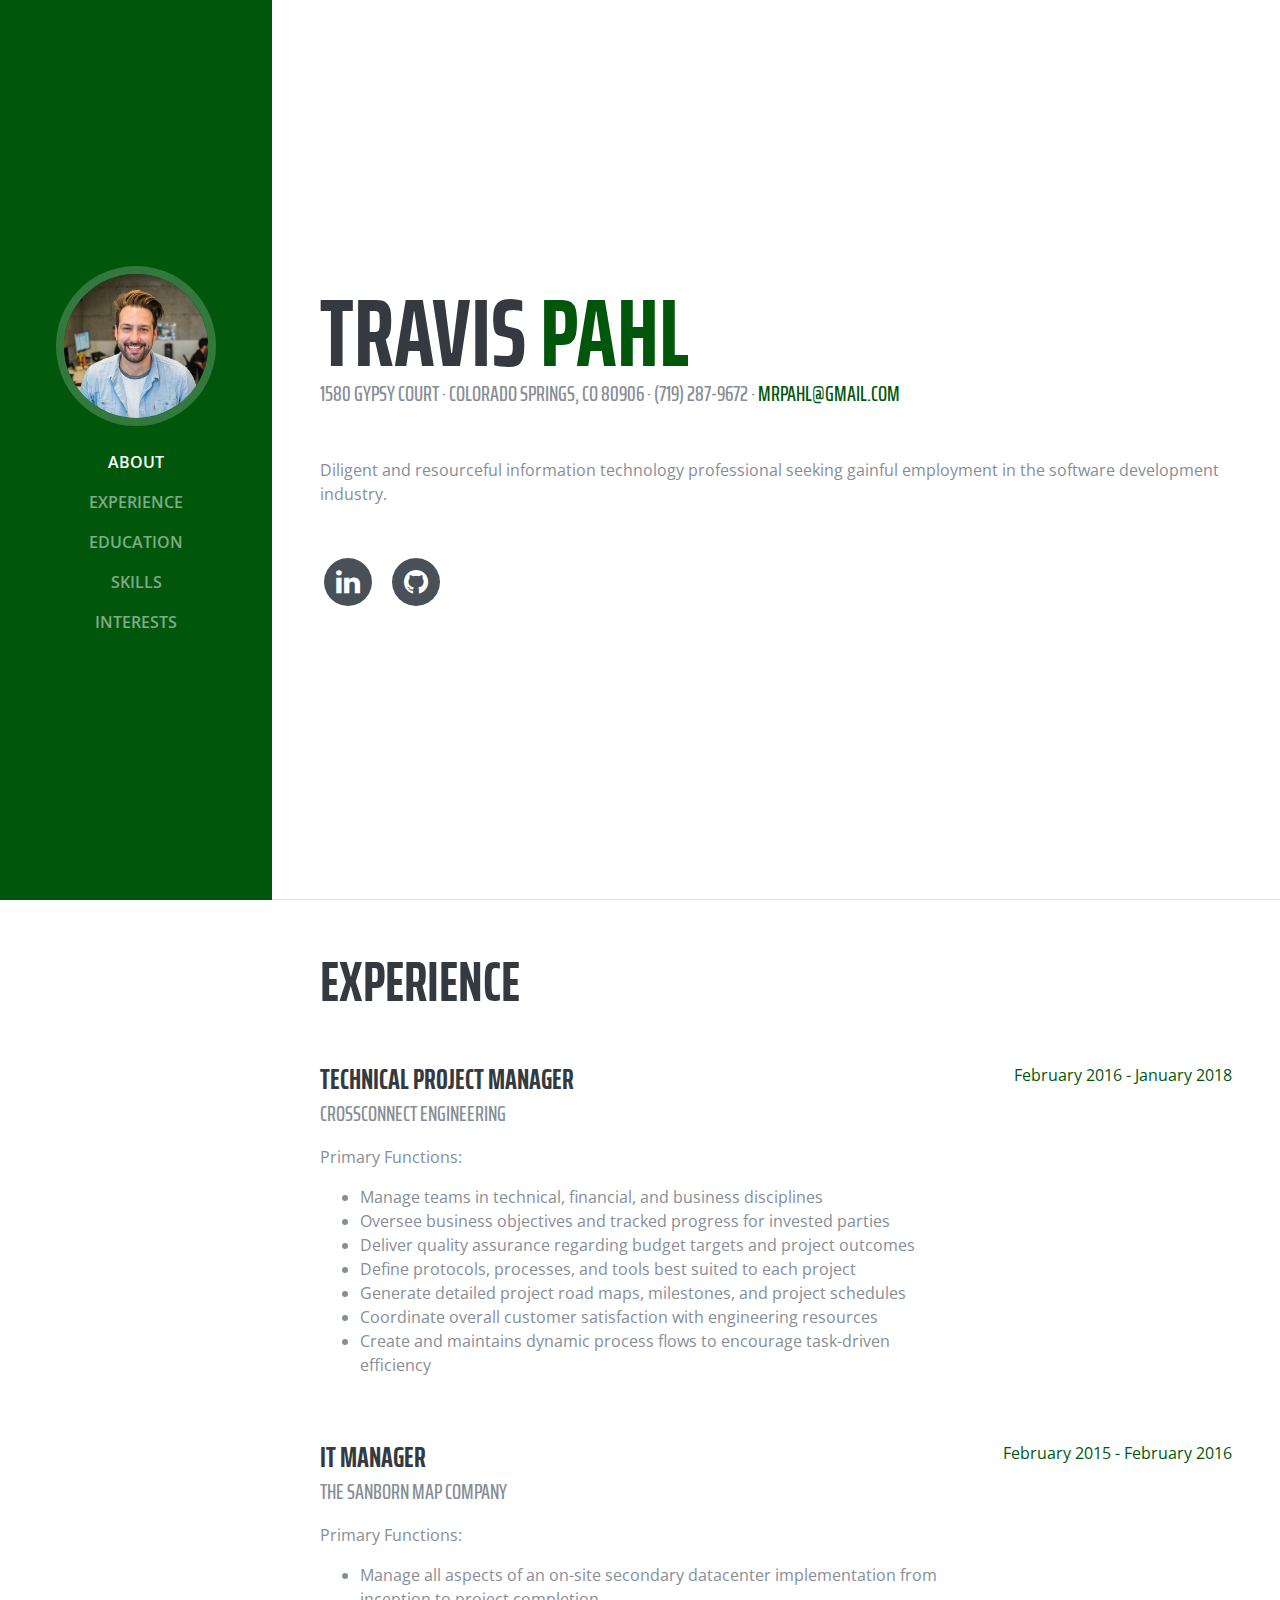
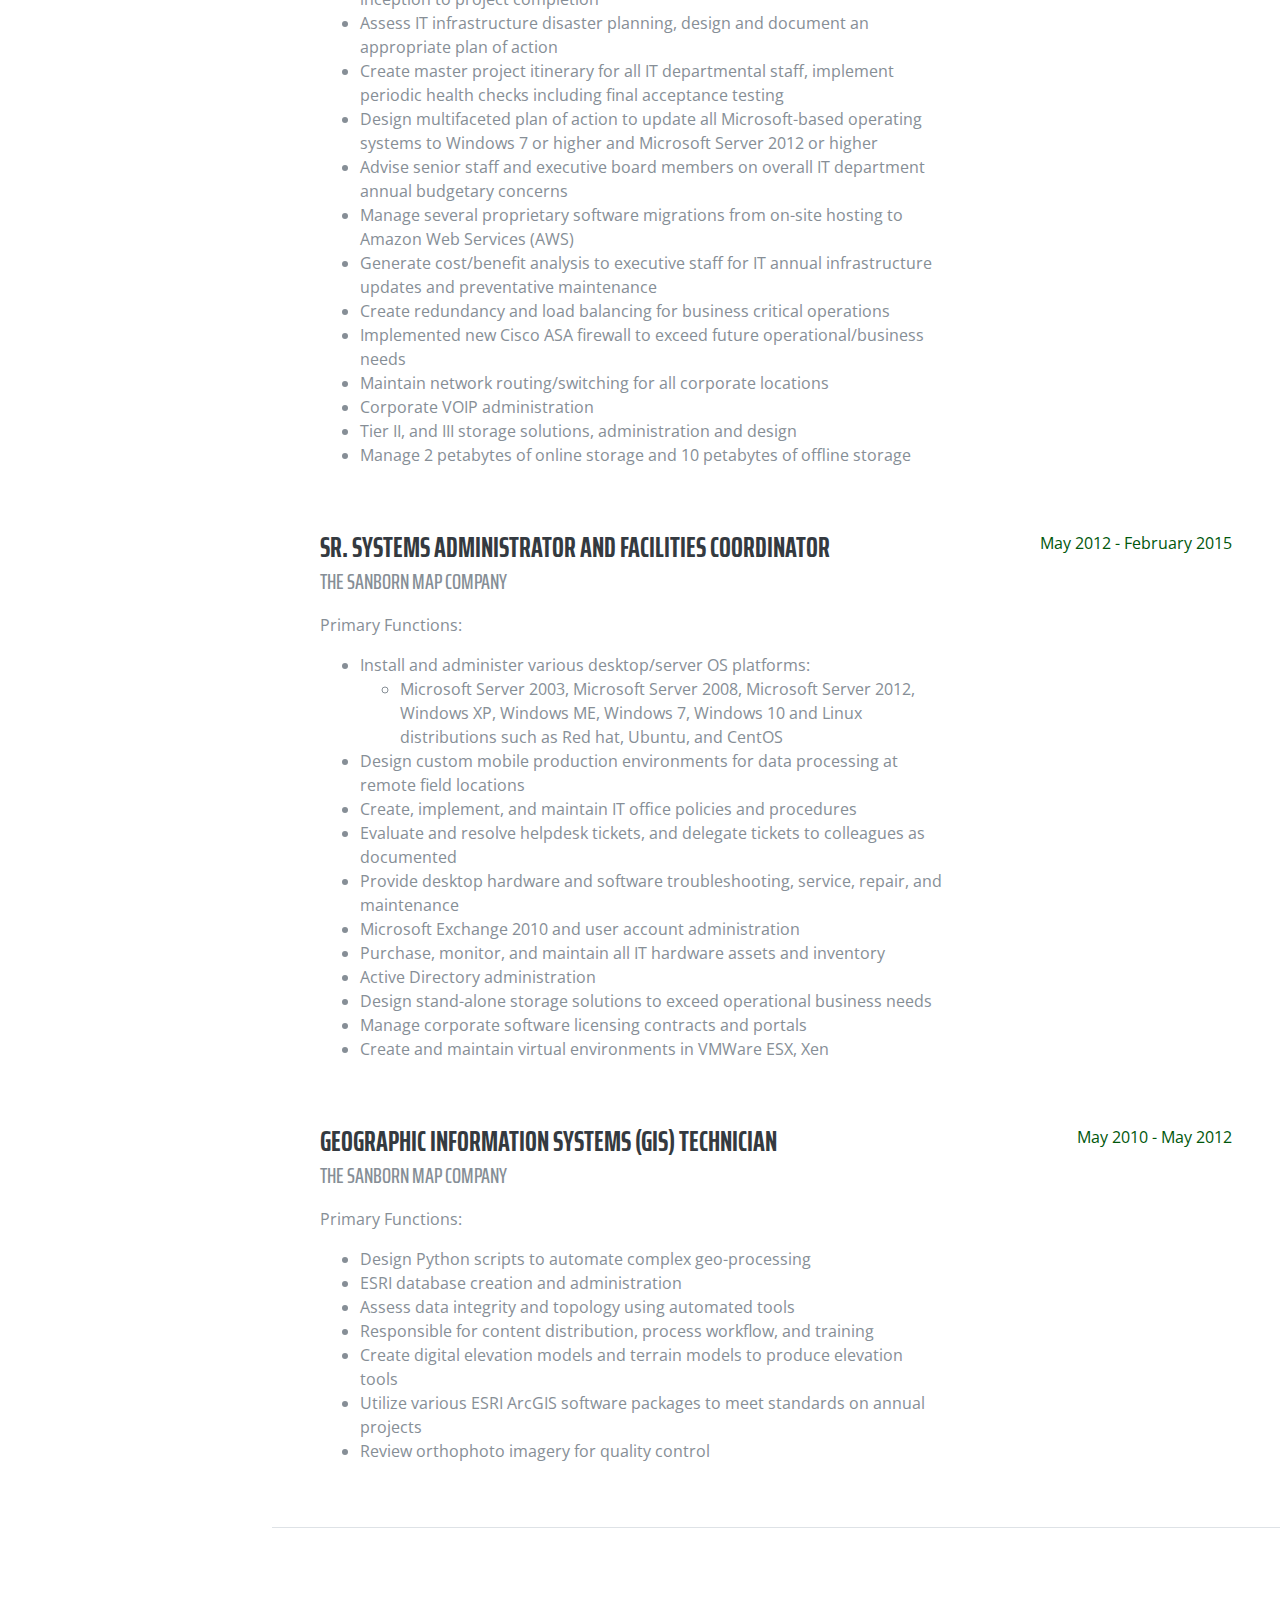
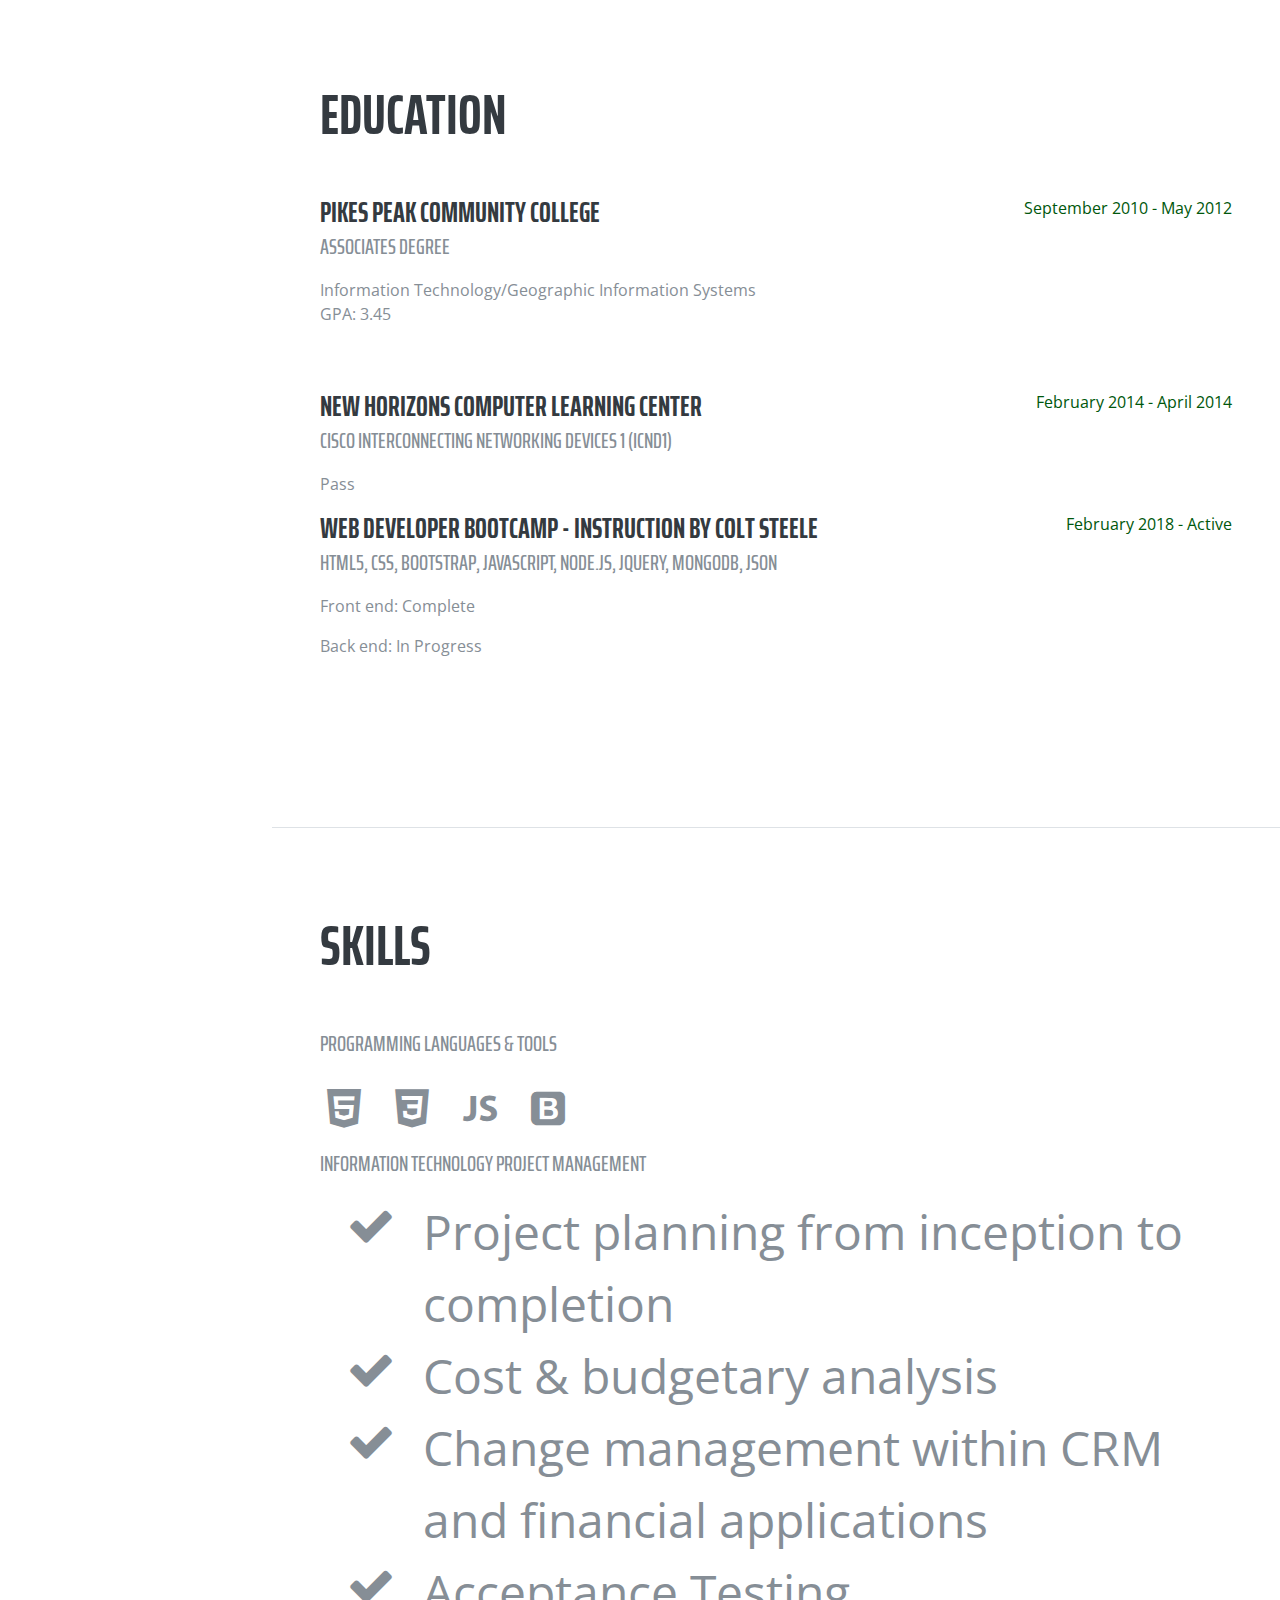
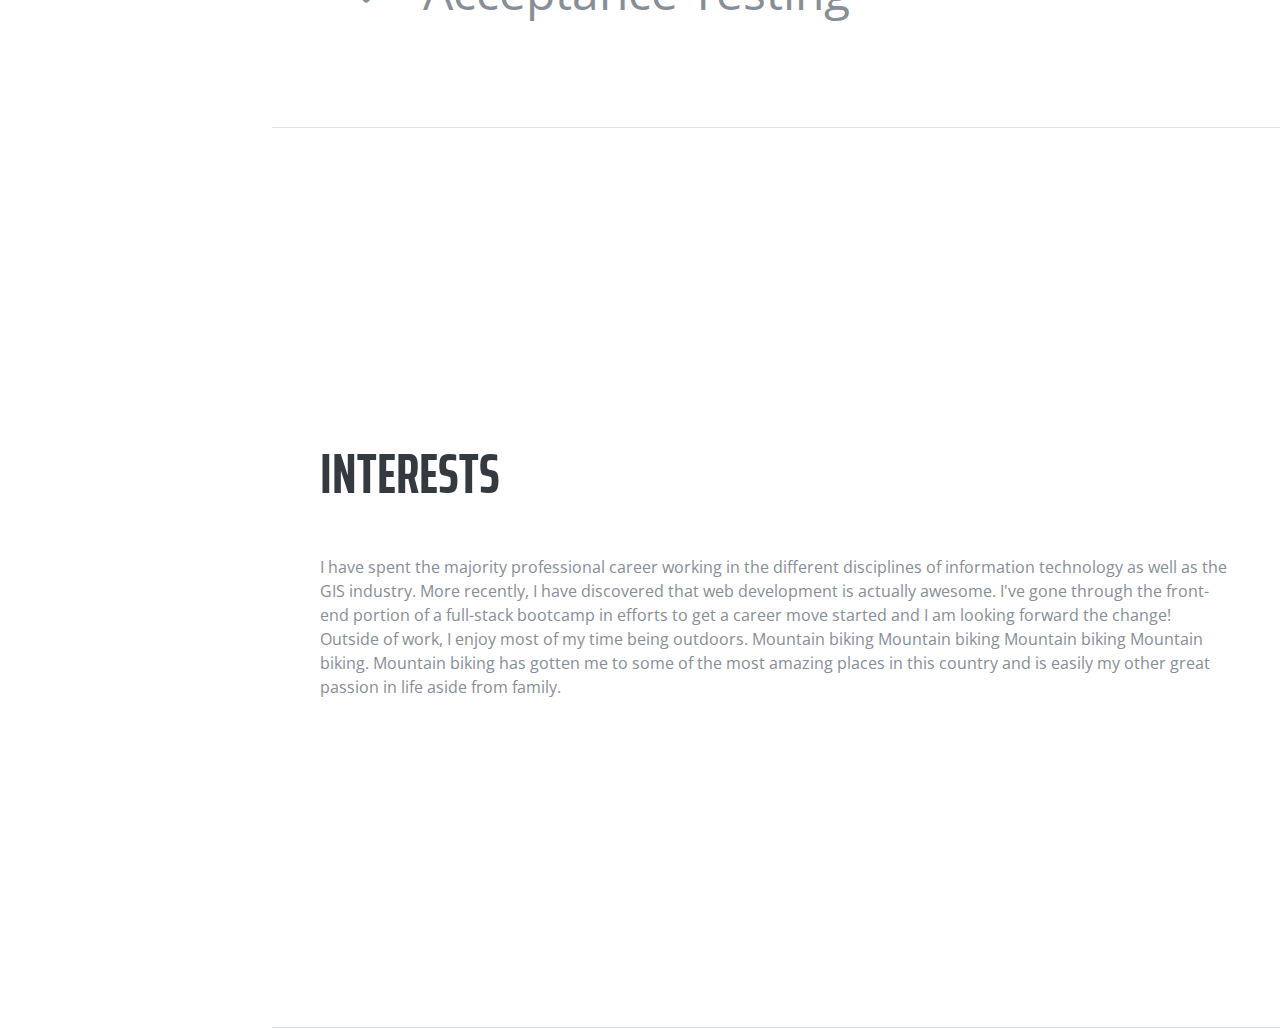
==== commit 51278421: "Spelling/Color" ====
--- a/startbootstrap-resume-gh-pages/index.html
+++ b/startbootstrap-resume-gh-pages/index.html
@@ -29,7 +29,7 @@
 
     <nav class="navbar navbar-expand-lg navbar-dark bg-primary fixed-top" id="sideNav">
       <a class="navbar-brand js-scroll-trigger" href="#page-top">
-        <span class="d-block d-lg-none">Start Bootstrap</span>
+        <span class="d-block d-lg-none">Hi!</span>
         <span class="d-none d-lg-block">
           <img class="img-fluid img-profile rounded-circle mx-auto mb-2" src="img/profile.jpg" alt="">
         </span>
@@ -53,10 +53,10 @@
           </li>
           <li class="nav-item">
             <a class="nav-link js-scroll-trigger" href="#interests">Interests</a>
-          </li>
-          <!-- <li class="nav-item"> -->
-            <!-- <a class="nav-link js-scroll-trigger" href="#awards">Awards</a> -->
-          </li>
+          <!-- </li>
+          <li class="nav-item">
+            <a class="nav-link js-scroll-trigger" href="#awards">Awards</a>
+          </li> -->
         </ul>
       </div>
     </nav>
@@ -71,7 +71,7 @@
           <div class="subheading mb-5">1580 Gypsy Court · Colorado Springs, CO 80906 · (719) 287-9672 ·
             <a href="mailto:name@email.com">mrpahl@gmail.com</a>
           </div>
-          <p class="mb-5">Experienced and proven information technology professional. Iterative approaches to corporate strategy foster collaborative thinking to further the overall value proposition.</p>
+          <p class="mb-5">Diligent and resourceful information technology professional seeking gainful employment in the software development industry.</p>
           <ul class="list-inline list-social-icons mb-0">
             <!-- <li class="list-inline-item"> -->
               <!-- <a href="#"> -->
@@ -90,7 +90,7 @@
               </a>
             </li> -->
             <li class="list-inline-item">
-              <a href="www.linkedin.com/in/travis-pahl">
+              <a href="Http://www.linkedin.com/in/travis-pahl">
                 <span class="fa-stack fa-lg">
                   <i class="fa fa-circle fa-stack-2x"></i>
                   <i class="fa fa-linkedin fa-stack-1x fa-inverse"></i>
@@ -115,45 +115,94 @@
 
           <div class="resume-item d-flex flex-column flex-md-row mb-5">
             <div class="resume-content mr-auto">
-              <h3 class="mb-0">Senior Web Developer</h3>
-              <div class="subheading mb-3">Intelitec Solutions</div>
-              <p>Bring to the table win-win survival strategies to ensure proactive domination. At the end of the day, going forward, a new normal that has evolved from generation X is on the runway heading towards a streamlined cloud solution. User generated content in real-time will have multiple touchpoints for offshoring.</p>
-            </div>
-            <div class="resume-date text-md-right">
-              <span class="text-primary">March 2013 - Present</span>
+              <h3 class="mb-0">Technical Project Manager</h3>
+              <div class="subheading mb-3">Crossconnect Engineering</div>
+              <p>Primary Functions:</p>
+              <ul>
+                <li>Manage teams in technical, financial, and business disciplines</li>
+                <li>Oversee business objectives and tracked progress for invested parties</li>
+                <li>Deliver quality assurance regarding budget targets and project outcomes</li>
+                <li>Define protocols, processes, and tools best suited to each project</li>
+                <li>Generate detailed project road maps, milestones, and project schedules</li>
+                <li>Coordinate overall customer satisfaction with engineering resources</li>
+                <li>Create and maintains dynamic process flows to encourage task-driven efficiency</li>
+              </ul>
+            </div>
+            <div class="resume-date text-md-right">
+              <span class="text-primary">February 2016 - January 2018</span>
             </div>
           </div>
 
           <div class="resume-item d-flex flex-column flex-md-row mb-5">
             <div class="resume-content mr-auto">
-              <h3 class="mb-0">Web Developer</h3>
-              <div class="subheading mb-3">Intelitec Solutions</div>
-              <p>Capitalize on low hanging fruit to identify a ballpark value added activity to beta test. Override the digital divide with additional clickthroughs from DevOps. Nanotechnology immersion along the information highway will close the loop on focusing solely on the bottom line.</p>
-            </div>
-            <div class="resume-date text-md-right">
-              <span class="text-primary">December 2011 - March 2013</span>
+              <h3 class="mb-0">IT Manager</h3>
+              <div class="subheading mb-3">The Sanborn Map Company</div>
+              <p>Primary Functions:</p>
+              <ul>
+                <li>Manage all aspects of an on-site secondary datacenter implementation from inception to project completion</li>
+                <li>Assess IT infrastructure disaster planning, design and document an appropriate plan of action</li>
+                <li>Create master project itinerary for all IT departmental staff, implement periodic health checks including final acceptance testing</li>
+                <li>Design multifaceted plan of action to update all Microsoft-based operating systems to Windows 7 or higher and Microsoft Server 2012 or higher</li>
+                <li>Advise senior staff and executive board members on overall IT department annual budgetary concerns</li>
+                <li>Manage several proprietary software migrations from on-site hosting to Amazon Web Services (AWS)</li>
+                <li>Generate cost/benefit analysis to executive staff for IT annual infrastructure updates and preventative maintenance</li>
+                <li>Create redundancy and load balancing for business critical operations</li>
+                <li>Implemented new Cisco ASA firewall to exceed future operational/business needs</li>
+                <li>Maintain network routing/switching for all corporate locations</li>
+                <li>Corporate VOIP administration</li>
+                <li>Tier II, and III storage solutions, administration and design </li>
+                <li>Manage 2 petabytes of online storage and 10 petabytes of offline storage</li>
+              </ul>
+            </div>
+            <div class="resume-date text-md-right">
+              <span class="text-primary">February 2015 - February 2016</span>
             </div>
           </div>
 
           <div class="resume-item d-flex flex-column flex-md-row mb-5">
             <div class="resume-content mr-auto">
-              <h3 class="mb-0">Junior Web Designer</h3>
-              <div class="subheading mb-3">Shout! Media Productions</div>
-              <p>Podcasting operational change management inside of workflows to establish a framework. Taking seamless key performance indicators offline to maximise the long tail. Keeping your eye on the ball while performing a deep dive on the start-up mentality to derive convergence on cross-platform integration.</p>
-            </div>
-            <div class="resume-date text-md-right">
-              <span class="text-primary">July 2010 - December 2011</span>
+              <h3 class="mb-0">Sr. Systems Administrator and Facilities Coordinator</h3>
+              <div class="subheading mb-3">The Sanborn Map Company</div>
+              <p>Primary Functions:</p>
+              <ul>
+                <li>Install and administer various desktop/server OS platforms:</li>
+                  <ul>
+                    <li>Microsoft Server 2003, Microsoft Server 2008, Microsoft Server 2012, Windows XP, Windows ME, Windows 7, Windows 10 and Linux distributions such as Red hat, Ubuntu, and CentOS</li>
+                  </ul>
+                <li>Design custom mobile production environments for data processing at remote field locations</li>
+                <li>Create, implement, and maintain IT office policies and procedures</li>
+                <li>Evaluate and resolve helpdesk tickets, and delegate tickets to colleagues as documented</li>
+                <li>Provide desktop hardware and software troubleshooting, service, repair, and maintenance</li>
+                <li>Microsoft Exchange 2010 and user account administration</li>
+                <li>Purchase, monitor, and maintain all IT hardware assets and inventory</li>
+                <li>Active Directory administration</li>
+                <li>Design stand-alone storage solutions to exceed operational business needs</li>
+                <li>Manage corporate software licensing contracts and portals</li>
+                <li>Create and maintain virtual environments in VMWare ESX, Xen</li>
+              </ul>
+            </div>
+            <div class="resume-date text-md-right">
+              <span class="text-primary">May 2012 - February 2015</span>
             </div>
           </div>
 
           <div class="resume-item d-flex flex-column flex-md-row">
             <div class="resume-content mr-auto">
-              <h3 class="mb-0">Web Design Intern</h3>
-              <div class="subheading mb-3">Shout! Media Productions</div>
-              <p>Collaboratively administrate empowered markets via plug-and-play networks. Dynamically procrastinate B2C users after installed base benefits. Dramatically visualize customer directed convergence without revolutionary ROI.</p>
-            </div>
-            <div class="resume-date text-md-right">
-              <span class="text-primary">September 2008 - June 2010</span>
+              <h3 class="mb-0">Geographic Information Systems (GIS) Technician</h3>
+              <div class="subheading mb-3">The Sanborn Map Company</div>
+              <p>Primary Functions:</p>
+              <ul>
+                <li>Design Python scripts to automate complex geo-processing</li>
+                <li>ESRI database creation and administration</li>
+                <li>Assess data integrity and topology using automated tools</li>
+                <li>Responsible for content distribution, process workflow, and training</li>
+                <li>Create digital elevation models and terrain models to produce elevation tools</li>
+                <li>Utilize various ESRI ArcGIS software packages to meet standards on annual projects</li>
+                <li>Review orthophoto imagery for quality control</li>
+              </ul>
+            </div>
+            <div class="resume-date text-md-right">
+              <span class="text-primary">May 2010 - May 2012</span>
             </div>
           </div>
 
@@ -167,24 +216,36 @@
 
           <div class="resume-item d-flex flex-column flex-md-row mb-5">
             <div class="resume-content mr-auto">
-              <h3 class="mb-0">University of Colorado Boulder</h3>
-              <div class="subheading mb-3">Bachelor of Science</div>
-              <div>Computer Science - Web Development Track</div>
-              <p>GPA: 3.23</p>
-            </div>
-            <div class="resume-date text-md-right">
-              <span class="text-primary">August 2006 - May 2010</span>
+              <h3 class="mb-0">Pikes Peak Community College</h3>
+              <div class="subheading mb-3">Associates Degree</div>
+              <div>Information Technology/Geographic Information Systems</div>
+              <p>GPA: 3.45</p>
+            </div>
+            <div class="resume-date text-md-right">
+              <span class="text-primary">September 2010 - May 2012</span>
             </div>
           </div>
 
           <div class="resume-item d-flex flex-column flex-md-row">
             <div class="resume-content mr-auto">
-              <h3 class="mb-0">James Buchanan High School</h3>
-              <div class="subheading mb-3">Technology Magnet Program</div>
-              <p>GPA: 3.56</p>
-            </div>
-            <div class="resume-date text-md-right">
-              <span class="text-primary">August 2002 - May 2006</span>
+              <h3 class="mb-0">New Horizons Computer Learning Center</h3>
+              <div class="subheading mb-3">Cisco Interconnecting Networking Devices 1 (ICND1)</div>
+              <p>Pass</p>
+            </div>
+            <div class="resume-date text-md-right">
+              <span class="text-primary">February 2014 - April 2014</span>
+            </div>
+          </div>
+
+          <div class="resume-item d-flex flex-column flex-md-row">
+            <div class="resume-content mr-auto">
+              <h3 class="mb-0">Web Developer Bootcamp - Instruction by Colt Steele</h3>
+              <div class="subheading mb-3">HTML5, CSS, Bootstrap, JavaScript, Node.JS, JQuery, MongoDB, JSON</div>
+              <p>Front end: Complete</p>
+              <p>Back end: In Progress</p>
+            </div>
+            <div class="resume-date text-md-right">
+              <span class="text-primary">February 2018 - Active</span>
             </div>
           </div>
 
@@ -206,19 +267,19 @@
             <li class="list-inline-item">
               <i class="devicons devicons-javascript"></i>
             </li>
-            <li class="list-inline-item">
+            <!-- <li class="list-inline-item">
               <i class="devicons devicons-jquery"></i>
             </li>
             <li class="list-inline-item">
               <i class="devicons devicons-sass"></i>
             </li>
             <li class="list-inline-item">
-              <i class="devicons devicons-less"></i>
+              <i class="devicons devicons-less"></i> -->
             </li>
             <li class="list-inline-item">
               <i class="devicons devicons-bootstrap"></i>
             </li>
-            <li class="list-inline-item">
+            <!-- <li class="list-inline-item">
               <i class="devicons devicons-wordpress"></i>
             </li>
             <li class="list-inline-item">
@@ -230,35 +291,36 @@
             <li class="list-inline-item">
               <i class="devicons devicons-npm"></i>
             </li>
+          </ul> -->
+
+          <div class="subheading mb-3">Information Technology Project Management</div>
+          <ul class="fa-ul mb-0">
+            <li>
+              <i class="fa-li fa fa-check"></i>
+              </li>
+              Project planning from inception to completion
+            <li>
+              <i class="fa-li fa fa-check"></i>
+              Cost &amp; budgetary analysis</li>
+            <li>
+              <i class="fa-li fa fa-check"></i>
+              Change management within CRM and financial applications</li>
+            <li>
+              <i class="fa-li fa fa-check"></i>
+              Acceptance Testing</li>
           </ul>
-
-          <div class="subheading mb-3">Workflow</div>
-          <ul class="fa-ul mb-0">
-            <li>
-              <i class="fa-li fa fa-check"></i>
-              Mobile-First, Responsive Design</li>
-            <li>
-              <i class="fa-li fa fa-check"></i>
-              Cross Browser Testing &amp; Debugging</li>
-            <li>
-              <i class="fa-li fa fa-check"></i>
-              Cross Functional Teams</li>
-            <li>
-              <i class="fa-li fa fa-check"></i>
-              Agile Development &amp; Scrum</li>
-          </ul>
         </div>
       </section>
 
       <section class="resume-section p-3 p-lg-5 d-flex flex-column" id="interests">
         <div class="my-auto">
           <h2 class="mb-5">Interests</h2>
-          <p>Apart from being a web developer, I enjoy most of my time being outdoors. In the winter, I am an avid skiier and novice ice climber. During the warmer months here in Colorado, I enjoy mountain biking, free climbing, and kayaking.</p>
-          <p class="mb-0">When forced indoors, I follow a number of sci-fi and fantasy genre movies and television shows, I am an aspiring chef, and I spend a large amount of my free time exploring the latest technolgy advancements in the front-end web development world.</p>
-        </div>
-      </section>
-
-      <section class="resume-section p-3 p-lg-5 d-flex flex-column" id="awards">
+          <p>I have spent the majority professional career working in the different disciplines of information technology as well as the GIS industry. More recently, I have discovered that web development is actually awesome. I've gone through the front-end portion of a full-stack bootcamp in efforts to get a career move started and I am looking forward the change!  Outside of work, I enjoy most of my time being outdoors. Mountain biking Mountain biking Mountain biking Mountain biking. Mountain biking has gotten me to some of the most amazing places in this country and is easily my other great passion in life aside from family.</p>
+          <!-- <p class="mb-0"></p> -->
+        </div>
+      </section>
+
+      <!-- <section class="resume-section p-3 p-lg-5 d-flex flex-column" id="awards">
         <div class="my-auto">
           <h2 class="mb-5">Awards &amp; Certifications</h2>
           <ul class="fa-ul mb-0">
@@ -291,7 +353,7 @@
               Place - James Buchanan High School - Hackathon 2005</li>
           </ul>
         </div>
-      </section>
+      </section> -->
 
     </div>
 
--- a/startbootstrap-resume-gh-pages/css/resume.min.css
+++ b/startbootstrap-resume-gh-pages/css/resume.min.css
@@ -1 +1 @@
-body{font-family:'Open Sans',serif;padding-top:54px;color:#868e96}@media (min-width:992px){body{padding-top:0;padding-left:17rem}}h1,h2,h3,h4,h5,h6{font-family:'Saira Extra Condensed',serif;font-weight:700;text-transform:uppercase;color:#343a40}h1{font-size:6rem;line-height:5.5rem}h2{font-size:3.5rem}.subheading{text-transform:uppercase;font-weight:500;font-family:'Saira Extra Condensed',serif;font-size:1.35rem}.list-social-icons a{color:#495057}.list-social-icons a:hover{color:#bd5d38}.list-social-icons a .fa-lg{font-size:1.75rem}.list-icons{font-size:3rem}.list-icons .list-inline-item i:hover{color:#bd5d38}#sideNav .navbar-nav .nav-item .nav-link{font-weight:600;text-transform:uppercase}@media (min-width:992px){#sideNav{text-align:center;position:fixed;top:0;left:0;display:flex;flex-direction:column;width:17rem;height:100vh}#sideNav .navbar-brand{display:flex;margin:auto auto 0;padding:.5rem}#sideNav .navbar-brand .img-profile{max-width:10rem;max-height:10rem;border:.5rem solid rgba(255,255,255,.2)}#sideNav .navbar-collapse{display:flex;align-items:flex-start;flex-grow:0;width:100%;margin-bottom:auto}#sideNav .navbar-collapse .navbar-nav{flex-direction:column;width:100%}#sideNav .navbar-collapse .navbar-nav .nav-item{display:block}#sideNav .navbar-collapse .navbar-nav .nav-item .nav-link{display:block}}section.resume-section{border-bottom:1px solid #dee2e6;padding-top:5rem!important;padding-bottom:5rem!important}section.resume-section .resume-item .resume-date{min-width:none}@media (min-width:768px){section.resume-section{min-height:100vh}section.resume-section .resume-item .resume-date{min-width:18rem}}@media (min-width:992px){section.resume-section{padding-top:3rem!important;padding-bottom:3rem!important}}.bg-primary{background-color:#bd5d38!important}.text-primary{color:#bd5d38!important}a{color:#bd5d38}a:active,a:focus,a:hover{color:#824027}+body{font-family:'Open Sans',serif;padding-top:54px;color:#868e96}@media (min-width:992px){body{padding-top:0;padding-left:17rem}}h1,h2,h3,h4,h5,h6{font-family:'Saira Extra Condensed',serif;font-weight:700;text-transform:uppercase;color:#343a40}h1{font-size:6rem;line-height:5.5rem}h2{font-size:3.5rem}.subheading{text-transform:uppercase;font-weight:500;font-family:'Saira Extra Condensed',serif;font-size:1.35rem}.list-social-icons a{color:#495057}.list-social-icons a:hover{color: rgb(0, 87, 12)}.list-social-icons a .fa-lg{font-size:1.75rem}.list-icons{font-size:3rem}.list-icons .list-inline-item i:hover{color: rgb(0, 87, 12)}#sideNav .navbar-nav .nav-item .nav-link{font-weight:600;text-transform:uppercase}@media (min-width:992px){#sideNav{text-align:center;position:fixed;top:0;left:0;display:flex;flex-direction:column;width:17rem;height:100vh}#sideNav .navbar-brand{display:flex;margin:auto auto 0;padding:.5rem}#sideNav .navbar-brand .img-profile{max-width:10rem;max-height:10rem;border:.5rem solid rgba(255,255,255,.2)}#sideNav .navbar-collapse{display:flex;align-items:flex-start;flex-grow:0;width:100%;margin-bottom:auto}#sideNav .navbar-collapse .navbar-nav{flex-direction:column;width:100%}#sideNav .navbar-collapse .navbar-nav .nav-item{display:block}#sideNav .navbar-collapse .navbar-nav .nav-item .nav-link{display:block}}section.resume-section{border-bottom:1px solid #dee2e6;padding-top:5rem!important;padding-bottom:5rem!important}section.resume-section .resume-item .resume-date{min-width:none}@media (min-width:768px){section.resume-section{min-height:100vh}section.resume-section .resume-item .resume-date{min-width:18rem}}@media (min-width:992px){section.resume-section{padding-top:3rem!important;padding-bottom:3rem!important}}.bg-primary{background-color: rgb(0, 87, 12)!important}.text-primary{color: rgb(0, 87, 12)!important}a{color: rgb(0, 87, 12)}a:active,a:focus,a:hover{color: rgb(0, 87, 12)}